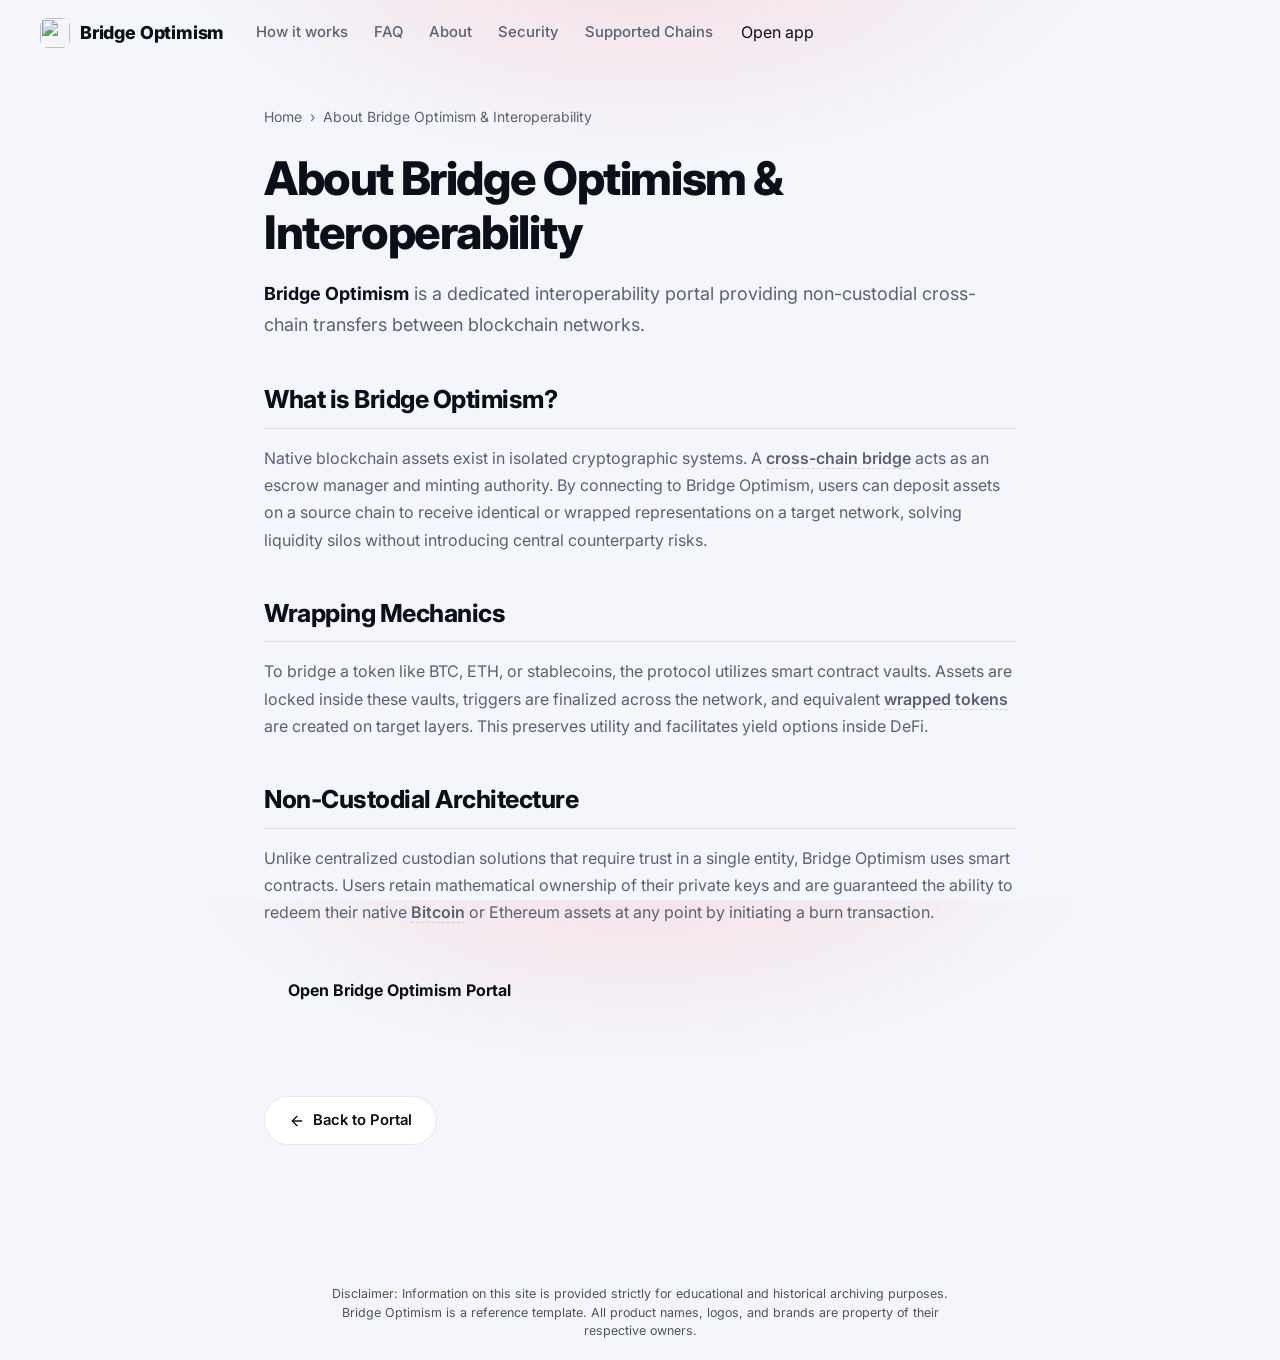
==== about/index.html @ 0b383e45 "Update" ====
<!doctype html>
<html lang="en">
<head>
  <meta charset="utf-8">
  <meta name="viewport" content="width=device-width, initial-scale=1, viewport-fit=cover">
  <title>About Bridge Optimism & Interoperability</title>
  <meta name="description" content="<strong>Bridge Optimism</strong> is a dedicated interoperability portal providing non-custodial cross-chain transfers between blockchain networks.">
  <link rel="canonical" href="https://bridge-optimism.github.io/about/">
  <meta name="robots" content="index,follow">
  <meta property="og:type" content="website">
  <meta property="og:title" content="About Bridge Optimism & Interoperability">
  <meta property="og:description" content="<strong>Bridge Optimism</strong> is a dedicated interoperability portal providing non-custodial cross-chain transfers between blockchain networks.">
  <meta property="og:url" content="https://bridge-optimism.github.io/about/">
  <meta property="og:image" content="https://bridge-optimism.github.io/og-cover.png">
  <meta name="twitter:card" content="summary">
  <meta name="twitter:title" content="About Bridge Optimism & Interoperability">
  <meta name="twitter:description" content="<strong>Bridge Optimism</strong> is a dedicated interoperability portal providing non-custodial cross-chain transfers between blockchain networks.">
  <link rel="icon" type="image/png" href="../favicon.png">
  <link rel="manifest" href="../site.webmanifest">
  <link rel="apple-touch-icon" href="../favicon.png">
  <style>


@import url('https://fonts.googleapis.com/css2?family=Inter:wght@400;500;600;700;800&display=swap');

/* ===== Base bridge — SIMPLE scenario (one-screen, light premium, Base blue) ===== */
:root{
  --bg:#F4F6FB; --surface:#FFFFFF; --inset:#F1F4FA;
  --ink:#0B0F18; --muted:#586273; --faint:#949CAB;
  --accent:#FF0420; --accent-2:#D80016; --accent-soft:rgba(255,4,32,.12);
  --line:rgba(11,15,24,.09); --line-2:rgba(11,15,24,.16);
  --radius:20px; --shadow:0 26px 60px -30px rgba(11,15,24,.30);
  --max:1080px;
}
*{box-sizing:border-box}
html,body{height:100%}
body{margin:0;background:
    radial-gradient(60% 40% at 50% -6%, rgba(255,4,32,.10), transparent 60%),
    var(--bg);
  color:var(--ink);font-family:'Inter',system-ui,-apple-system,Segoe UI,Roboto,sans-serif;
  line-height:1.6;-webkit-font-smoothing:antialiased;overflow-x:hidden;
  min-height:100dvh;display:flex;flex-direction:column}
a{color:inherit;text-decoration:none}
img{max-width:100%;display:block}
h1{margin:0;line-height:1.08;letter-spacing:-.03em}
p{margin:0}

.topbar{display:flex;align-items:center;gap:14px;padding:18px clamp(16px,4vw,40px)}
.brand{display:flex;align-items:center;gap:10px;font-weight:800;font-size:1.12rem;letter-spacing:-.01em}
.brand img{border-radius:8px}
.nav{display:flex;gap:26px;margin-left:18px}
.nav a{color:var(--muted);font-size:.93rem;font-weight:500;transition:color .15s}
.nav a:hover{color:var(--ink)}
.sp{flex:1}
.ghost{display:inline-flex;align-items:center;background:var(--ink);color:#fff;font-weight:600;font-size:.9rem;
  padding:9px 18px;border-radius:999px;transition:transform .12s,opacity .2s}
.ghost:hover{transform:translateY(-1px);opacity:.92}

.stage{flex:1;display:flex;flex-direction:column;align-items:center;justify-content:center;
  text-align:center;padding:20px clamp(16px,4vw,40px) 8px;gap:0}
.stage h1{font-size:clamp(2.6rem,6.5vw,4.2rem);font-weight:800}
.sub{color:var(--muted);font-size:clamp(1.02rem,1.7vw,1.2rem);max-width:46ch;margin-top:16px}
.sub strong{color:var(--ink);font-weight:700;box-shadow:inset 0 -.5em 0 var(--accent-soft)}

.card{width:min(560px,100%);margin-top:34px;background:var(--surface);border:1px solid var(--line);
  border-radius:22px;box-shadow:var(--shadow);padding:20px}
.route{display:flex;align-items:stretch;gap:12px}
.leg{flex:1;min-width:0;background:var(--inset);border:1px solid var(--line);border-radius:14px;padding:14px 16px;text-align:left}
.leg .lbl{font-size:.7rem;text-transform:uppercase;letter-spacing:.07em;color:var(--faint);font-weight:700}
.chip{display:flex;align-items:center;gap:9px;margin-top:9px;font-weight:800;font-size:1.08rem}
.chip .ic{width:26px;height:26px;border-radius:50%;flex:none}
.dir{flex:none;align-self:center;width:40px;height:40px;border-radius:50%;border:1px solid var(--line-2);
  background:var(--surface);display:grid;place-items:center;cursor:pointer;color:var(--muted);transition:background .15s,color .15s,transform .2s}
.dir:hover{color:var(--accent);background:var(--accent-soft)}
.dir .ar{display:inline-block;font-size:1.1rem;line-height:1;transition:transform .2s}
.act{display:flex;align-items:center;justify-content:center;gap:8px;width:100%;margin-top:16px;
  background:var(--accent);color:#fff;font-weight:800;font-size:1.06rem;padding:16px;border-radius:14px;
  transition:transform .12s,background .2s}
.act:hover{background:var(--accent-2);transform:translateY(-1px)}
.note{text-align:center;color:var(--faint);font-size:.78rem;margin-top:12px}

.foot{text-align:center;padding:20px 24px 26px;color:var(--faint);font-size:.85rem}
.foot b{color:var(--muted);font-weight:700}

@media(max-width:620px){
  .nav{display:none}
  .route{flex-direction:column}
  .dir{align-self:center}
  .dir .ar{transform:rotate(90deg)}
  .stage h1{font-size:clamp(2rem,9vw,2.6rem)}
  .sub{margin-top:12px}
  .card{margin-top:22px}
}


  

/* --- Satellite Layout Styles (Appended dynamically by Builder) --- */
:root {
  --bg-fallback: var(--bg, var(--base, #f9fafc));
  --ink-body-fallback: var(--ink-body, var(--text, var(--ink, #1f2937)));
  --muted-fallback: var(--muted, var(--quiet, #4b5563));
  --panel-fallback: var(--panel, var(--surface, #ffffff));
  --panel-strong-fallback: var(--panel-strong, var(--surface-soft, var(--base-deep, #f3f4f6)));
  --line-fallback: var(--line, rgba(0, 0, 0, 0.08));
  --line-strong-fallback: var(--line-strong, rgba(0, 0, 0, 0.14));
  --accent-fallback: var(--accent, #625bf3);
}

body {
  overflow-y: auto !important;
  height: auto !important;
  min-height: 100dvh;
}

.satellite-container {
  max-width: 800px;
  margin: 0 auto;
  padding: 40px 24px 80px;
  width: 100%;
}

.breadcrumb {
  font-size: 0.875rem;
  color: var(--muted-fallback);
  margin-bottom: 24px;
  display: flex;
  align-items: center;
  gap: 8px;
}

.breadcrumb a {
  color: var(--muted-fallback);
  text-decoration: none;
}

.breadcrumb a:hover {
  color: var(--accent-fallback);
}

.satellite-title {
  font-size: clamp(2.1rem, 5.5vw, 2.9rem);
  font-weight: 800;
  letter-spacing: -0.03em;
  line-height: 1.15;
  margin-bottom: 20px;
  color: var(--ink-body-fallback);
}

.satellite-lead {
  font-size: 1.125rem;
  color: var(--muted-fallback);
  line-height: 1.7;
  margin-bottom: 40px;
}

.satellite-lead strong {
  color: var(--ink-body-fallback);
}

.section-block {
  margin-bottom: 40px;
  text-align: left;
}

.section-block h2 {
  font-size: 1.55rem;
  font-weight: 750;
  letter-spacing: -0.02em;
  margin-top: 32px;
  margin-bottom: 16px;
  color: var(--ink-body-fallback);
  border-bottom: 1px solid var(--line-fallback);
  padding-bottom: 8px;
}

.section-block h3 {
  font-size: 1.2rem;
  font-weight: 650;
  margin: 24px 0 12px;
  color: var(--ink-body-fallback);
}

.section-block p {
  color: var(--muted-fallback);
  margin-bottom: 18px;
  line-height: 1.7;
}

.section-block p strong {
  color: var(--ink-body-fallback);
}

.section-block ul, .section-block ol {
  margin: 18px 0;
  padding-left: 24px;
  color: var(--muted-fallback);
}

.section-block li {
  margin-bottom: 8px;
  line-height: 1.65;
}

.section-block li strong {
  color: var(--ink-body-fallback);
}

/* Info Grid Cards */
.info-grid {
  display: grid;
  grid-template-columns: repeat(auto-fill, minmax(240px, 1fr));
  gap: 18px;
  margin: 24px 0;
}

.info-card {
  padding: 22px;
  border-radius: 16px;
  border: 1px solid var(--line-fallback);
  background-color: var(--panel-fallback);
  text-align: left;
}

.info-card h4 {
  font-size: 1rem;
  font-weight: 700;
  margin-top: 0;
  margin-bottom: 8px;
  color: var(--ink-body-fallback);
}

.info-card p {
  font-size: 0.9rem;
  color: var(--muted-fallback);
  margin: 0;
  line-height: 1.55;
}

/* Tables */
.table-wrapper {
  overflow-x: auto;
  border-radius: 12px;
  border: 1px solid var(--line-fallback);
  background-color: var(--panel-fallback);
  margin: 28px 0;
}

.data-table {
  width: 100%;
  border-collapse: collapse;
  font-size: 0.925rem;
  text-align: left;
}

.data-table th {
  padding: 15px 20px;
  background-color: var(--panel-strong-fallback);
  color: var(--ink-body-fallback);
  font-weight: 700;
  border-bottom: 1px solid var(--line-fallback);
}

.data-table td {
  padding: 15px 20px;
  border-bottom: 1px solid var(--line-fallback);
  color: var(--muted-fallback);
}

.data-table tr:last-child td {
  border-bottom: 0;
}

.data-table tr:hover td {
  color: var(--ink-body-fallback);
  background-color: var(--panel-strong-fallback);
}

.highlight-cell {
  color: var(--accent-fallback);
  font-weight: 600;
}

/* Accordion details/summary for FAQ Page */
.faq-list {
  display: flex;
  flex-direction: column;
  gap: 14px;
  margin: 28px 0;
}

.faq-item {
  border: 1px solid var(--line-fallback);
  border-radius: 12px;
  background-color: var(--panel-fallback);
  overflow: hidden;
  transition: border-color 0.2s ease;
  text-align: left;
}

.faq-item[open] {
  border-color: var(--line-strong-fallback);
}

.faq-item summary {
  padding: 20px 24px;
  font-weight: 650;
  font-size: 1.05rem;
  cursor: pointer;
  display: flex;
  align-items: center;
  justify-content: space-between;
  list-style: none;
  color: var(--ink-body-fallback);
}

.faq-item summary::-webkit-details-marker {
  display: none;
}

.faq-item summary::after {
  content: "+";
  font-size: 1.3rem;
  color: var(--muted-fallback);
  transition: transform 0.2s ease;
}

.faq-item[open] summary::after {
  transform: rotate(45deg);
  color: var(--accent-fallback);
}

.faq-item summary:hover {
  background-color: var(--panel-strong-fallback);
}

.faq-content {
  padding: 0 24px 22px;
  font-size: 0.95rem;
  color: var(--muted-fallback);
  line-height: 1.65;
}

/* Back Link Button */
.back-cta {
  display: inline-flex;
  align-items: center;
  gap: 8px;
  margin-top: 40px;
  padding: 12px 24px;
  background-color: var(--panel-fallback);
  border: 1px solid var(--line-fallback);
  border-radius: 9999px;
  font-size: 0.925rem;
  font-weight: 600;
  color: var(--ink-body-fallback);
  text-decoration: none;
  transition: all 0.2s ease;
}

.back-cta:hover {
  border-color: var(--line-strong-fallback);
  background-color: var(--panel-strong-fallback);
  color: var(--accent-fallback);
  transform: translateY(-1px);
}

/* Camouflaged Links (blend in for EEAT, fully crawlable) */
a.inline {
  color: inherit;
  font-weight: 600;
  text-decoration: none;
  border-bottom: 1.5px dashed var(--line-strong-fallback);
  cursor: pointer;
  transition: all 0.16s ease;
}

a.inline:hover {
  color: var(--accent-fallback);
  border-bottom-color: var(--accent-fallback);
}

.footer {
  text-align: center !important;
  display: block !important;
  width: 100% !important;
  margin: 40px auto 0 !important;
  padding: 20px 0 !important;
}

  </style>
  <script type="application/ld+json">
{
  "@context": "https://schema.org",
  "@graph": [
    {
      "@type": "WebSite",
      "@id": "https://bridge-optimism.github.io/#website",
      "url": "https://bridge-optimism.github.io/",
      "name": "Bridge Optimism"
    },
    {
      "@type": "WebPage",
      "@id": "https://bridge-optimism.github.io/about/#webpage",
      "url": "https://bridge-optimism.github.io/about/",
      "name": "About Bridge Optimism & Interoperability",
      "isPartOf": {
        "@id": "https://bridge-optimism.github.io/#website"
      }
    },
    {
      "@type": "BreadcrumbList",
      "@id": "https://bridge-optimism.github.io/about/#breadcrumb",
      "itemListElement": [
        {
          "@type": "ListItem",
          "position": 1,
          "name": "Home",
          "item": "https://bridge-optimism.github.io/"
        },
        {
          "@type": "ListItem",
          "position": 2,
          "name": "About Bridge Optimism & Interoperability"
        }
      ]
    }
  ]
}
  </script>
</head>
<body>
  <header class="topbar">
    <a class="brand" href="../" aria-label="Bridge Optimism">
      <img src="../favicon.png" width="30" height="30" alt="">
      <span>Bridge Optimism</span>
    </a>
    <nav class="nav" aria-label="Main Navigation">
      <a href="../how-it-works/" >How it works</a>
      <a href="../faq/" >FAQ</a>
      <a href="../about/" class="active">About</a>
      <a href="../security/" >Security</a>
      <a href="../supported-chains/" >Supported Chains</a>
    </nav>
    <span class="spacer"></span>
    <a class="open-app" href="../dashboard/" rel="noopener noreferrer">Open app</a>
  </header>

  <main class="satellite-container">
    <nav class="breadcrumb" aria-label="Breadcrumb">
      <a href="../">Home</a> › <span>About Bridge Optimism & Interoperability</span>
    </nav>

    <h1 class="satellite-title">About Bridge Optimism & Interoperability</h1>
    <p class="satellite-lead"><strong>Bridge Optimism</strong> is a dedicated interoperability portal providing non-custodial cross-chain transfers between blockchain networks.</p>

    
    <div class="section-block">
      <h2>What is Bridge Optimism?</h2>
      <p>Native blockchain assets exist in isolated cryptographic systems. A <a class="inline" href="https://ethereum.org/en/developers/docs/bridges/" target="_blank" rel="noopener noreferrer">cross-chain bridge</a> acts as an escrow manager and minting authority. By connecting to Bridge Optimism, users can deposit assets on a source chain to receive identical or wrapped representations on a target network, solving liquidity silos without introducing central counterparty risks.</p>
    </div>
    <div class="section-block">
      <h2>Wrapping Mechanics</h2>
      <p>To bridge a token like BTC, ETH, or stablecoins, the protocol utilizes smart contract vaults. Assets are locked inside these vaults, triggers are finalized across the network, and equivalent <a class="inline" href="https://academy.binance.com/en/articles/what-are-wrapped-tokens" target="_blank" rel="noopener noreferrer">wrapped tokens</a> are created on target layers. This preserves utility and facilitates yield options inside DeFi.</p>
    </div>
    <div class="section-block">
      <h2>Non-Custodial Architecture</h2>
      <p>Unlike centralized custodian solutions that require trust in a single entity, Bridge Optimism uses smart contracts. Users retain mathematical ownership of their private keys and are guaranteed the ability to redeem their native <a class="inline" href="https://en.wikipedia.org/wiki/Bitcoin" target="_blank" rel="noopener noreferrer">Bitcoin</a> or Ethereum assets at any point by initiating a burn transaction.</p>
    </div>

    <div style="margin: 40px 0; display: flex; justify-content: flex-start;">
      <a class="open-app" href="../dashboard/" style="max-width: 320px; display: inline-flex; justify-content: center; text-decoration: none; padding: 12px 24px; font-weight: 700;">Open Bridge Optimism Portal</a>
    </div>

    <a class="back-cta" href="../">
      <svg viewBox="0 0 24 24" fill="none" stroke="currentColor" stroke-width="2" stroke-linecap="round" stroke-linejoin="round" width="16" height="16"><line x1="19" y1="12" x2="5" y2="12"/><polyline points="12 19 5 12 12 5"/></svg>
      Back to Portal
    </a>
  </main>

  <footer class="footer">
    <p class="disc" style="font-size: 0.78rem; opacity: 0.7; max-width: 650px; margin: 0 auto; line-height: 1.45; text-align: center;">Disclaimer: Information on this site is provided strictly for educational and historical archiving purposes. Bridge Optimism is a reference template. All product names, logos, and brands are property of their respective owners.</p>
  </footer>
</body>
</html>
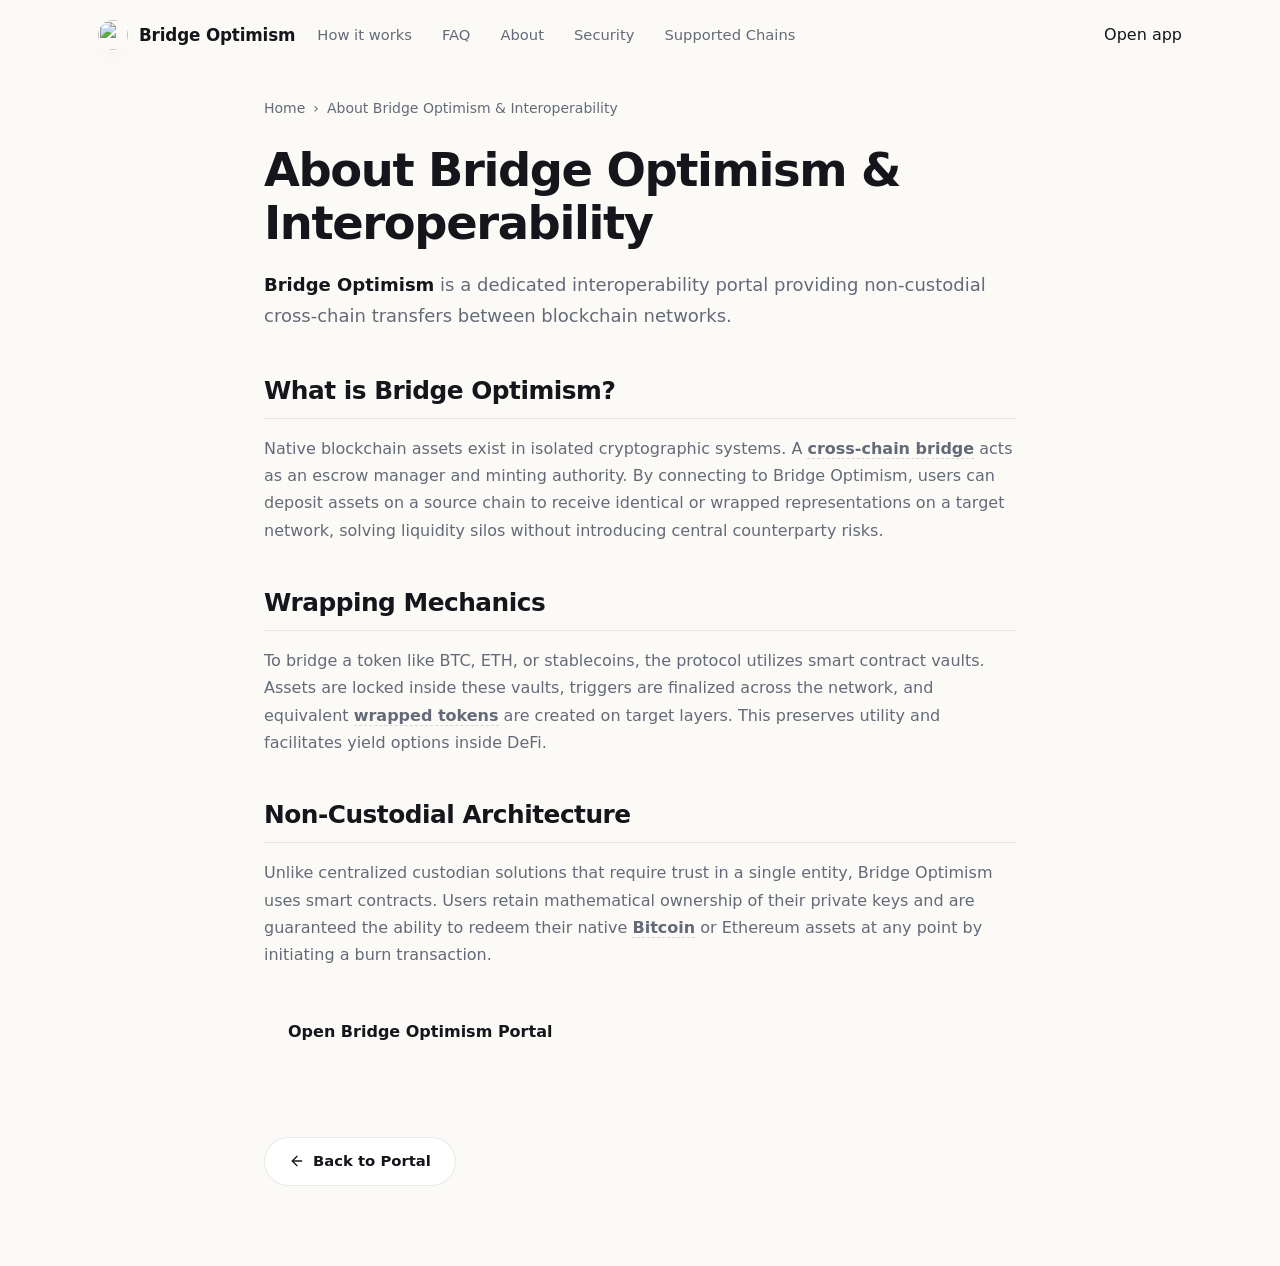
==== commit 7aa4c81f: "Update" ====
--- a/about/index.html
+++ b/about/index.html
@@ -4,95 +4,164 @@
   <meta charset="utf-8">
   <meta name="viewport" content="width=device-width, initial-scale=1, viewport-fit=cover">
   <title>About Bridge Optimism & Interoperability</title>
-  <meta name="description" content="<strong>Bridge Optimism</strong> is a dedicated interoperability portal providing non-custodial cross-chain transfers between blockchain networks.">
+  <meta name="description" content="Bridge Optimism is a dedicated interoperability portal providing non-custodial cross-chain transfers between blockchain networks.">
   <link rel="canonical" href="https://bridge-optimism.github.io/about/">
   <meta name="robots" content="index,follow">
   <meta property="og:type" content="website">
   <meta property="og:title" content="About Bridge Optimism & Interoperability">
-  <meta property="og:description" content="<strong>Bridge Optimism</strong> is a dedicated interoperability portal providing non-custodial cross-chain transfers between blockchain networks.">
+  <meta property="og:description" content="Bridge Optimism is a dedicated interoperability portal providing non-custodial cross-chain transfers between blockchain networks.">
   <meta property="og:url" content="https://bridge-optimism.github.io/about/">
   <meta property="og:image" content="https://bridge-optimism.github.io/og-cover.png">
   <meta name="twitter:card" content="summary">
   <meta name="twitter:title" content="About Bridge Optimism & Interoperability">
-  <meta name="twitter:description" content="<strong>Bridge Optimism</strong> is a dedicated interoperability portal providing non-custodial cross-chain transfers between blockchain networks.">
+  <meta name="twitter:description" content="Bridge Optimism is a dedicated interoperability portal providing non-custodial cross-chain transfers between blockchain networks.">
   <link rel="icon" type="image/png" href="../favicon.png">
   <link rel="manifest" href="../site.webmanifest">
   <link rel="apple-touch-icon" href="../favicon.png">
   <style>
 
-
-@import url('https://fonts.googleapis.com/css2?family=Inter:wght@400;500;600;700;800&display=swap');
-
-/* ===== Base bridge — SIMPLE scenario (one-screen, light premium, Base blue) ===== */
-:root{
-  --bg:#F4F6FB; --surface:#FFFFFF; --inset:#F1F4FA;
-  --ink:#0B0F18; --muted:#586273; --faint:#949CAB;
-  --accent:#FF0420; --accent-2:#D80016; --accent-soft:rgba(255,4,32,.12);
-  --line:rgba(11,15,24,.09); --line-2:rgba(11,15,24,.16);
-  --radius:20px; --shadow:0 26px 60px -30px rgba(11,15,24,.30);
-  --max:1080px;
-}
-*{box-sizing:border-box}
-html,body{height:100%}
-body{margin:0;background:
-    radial-gradient(60% 40% at 50% -6%, rgba(255,4,32,.10), transparent 60%),
-    var(--bg);
-  color:var(--ink);font-family:'Inter',system-ui,-apple-system,Segoe UI,Roboto,sans-serif;
-  line-height:1.6;-webkit-font-smoothing:antialiased;overflow-x:hidden;
-  min-height:100dvh;display:flex;flex-direction:column}
-a{color:inherit;text-decoration:none}
-img{max-width:100%;display:block}
-h1{margin:0;line-height:1.08;letter-spacing:-.03em}
-p{margin:0}
-
-.topbar{display:flex;align-items:center;gap:14px;padding:18px clamp(16px,4vw,40px)}
-.brand{display:flex;align-items:center;gap:10px;font-weight:800;font-size:1.12rem;letter-spacing:-.01em}
-.brand img{border-radius:8px}
-.nav{display:flex;gap:26px;margin-left:18px}
-.nav a{color:var(--muted);font-size:.93rem;font-weight:500;transition:color .15s}
-.nav a:hover{color:var(--ink)}
-.sp{flex:1}
-.ghost{display:inline-flex;align-items:center;background:var(--ink);color:#fff;font-weight:600;font-size:.9rem;
-  padding:9px 18px;border-radius:999px;transition:transform .12s,opacity .2s}
-.ghost:hover{transform:translateY(-1px);opacity:.92}
-
-.stage{flex:1;display:flex;flex-direction:column;align-items:center;justify-content:center;
-  text-align:center;padding:20px clamp(16px,4vw,40px) 8px;gap:0}
-.stage h1{font-size:clamp(2.6rem,6.5vw,4.2rem);font-weight:800}
-.sub{color:var(--muted);font-size:clamp(1.02rem,1.7vw,1.2rem);max-width:46ch;margin-top:16px}
-.sub strong{color:var(--ink);font-weight:700;box-shadow:inset 0 -.5em 0 var(--accent-soft)}
-
-.card{width:min(560px,100%);margin-top:34px;background:var(--surface);border:1px solid var(--line);
-  border-radius:22px;box-shadow:var(--shadow);padding:20px}
-.route{display:flex;align-items:stretch;gap:12px}
-.leg{flex:1;min-width:0;background:var(--inset);border:1px solid var(--line);border-radius:14px;padding:14px 16px;text-align:left}
-.leg .lbl{font-size:.7rem;text-transform:uppercase;letter-spacing:.07em;color:var(--faint);font-weight:700}
-.chip{display:flex;align-items:center;gap:9px;margin-top:9px;font-weight:800;font-size:1.08rem}
-.chip .ic{width:26px;height:26px;border-radius:50%;flex:none}
-.dir{flex:none;align-self:center;width:40px;height:40px;border-radius:50%;border:1px solid var(--line-2);
-  background:var(--surface);display:grid;place-items:center;cursor:pointer;color:var(--muted);transition:background .15s,color .15s,transform .2s}
-.dir:hover{color:var(--accent);background:var(--accent-soft)}
-.dir .ar{display:inline-block;font-size:1.1rem;line-height:1;transition:transform .2s}
-.act{display:flex;align-items:center;justify-content:center;gap:8px;width:100%;margin-top:16px;
-  background:var(--accent);color:#fff;font-weight:800;font-size:1.06rem;padding:16px;border-radius:14px;
-  transition:transform .12s,background .2s}
-.act:hover{background:var(--accent-2);transform:translateY(-1px)}
-.note{text-align:center;color:var(--faint);font-size:.78rem;margin-top:12px}
-
-.foot{text-align:center;padding:20px 24px 26px;color:var(--faint);font-size:.85rem}
-.foot b{color:var(--muted);font-weight:700}
-
-@media(max-width:620px){
-  .nav{display:none}
-  .route{flex-direction:column}
-  .dir{align-self:center}
-  .dir .ar{transform:rotate(90deg)}
-  .stage h1{font-size:clamp(2rem,9vw,2.6rem)}
-  .sub{margin-top:12px}
-  .card{margin-top:22px}
-}
-
-
+  :root{
+    --bg:#FBFAF7; --panel:#FFFFFF; --field:#F6F5F1;
+    --ink:#15161C; --muted:#646A78; --faint:#9AA0AD;
+    --line:rgba(20,22,30,.09); --line-2:rgba(20,22,30,.05);
+    --accent:#FF0420; --accent-ink:#C5102A; --accent-soft:rgba(255,4,32,.10);
+    --pos:#15A34A;
+    --radius:22px; --radius-sm:14px;
+    --shadow-card:0 1px 0 rgba(20,22,30,.03), 0 34px 64px -30px rgba(20,22,60,.30), 0 10px 24px -18px rgba(20,22,60,.18);
+    --shadow-soft:0 1px 0 rgba(20,22,30,.02), 0 20px 44px -32px rgba(20,22,60,.24);
+    --ui:"Space Grotesk",-apple-system,system-ui,sans-serif;
+    --body:"Inter",-apple-system,system-ui,sans-serif;
+  }
+  *{box-sizing:border-box}
+  html,body{margin:0; overflow-x:hidden}
+  body{background:var(--bg); color:var(--ink); font-family:var(--body); line-height:1.55; -webkit-font-smoothing:antialiased; text-rendering:optimizeLegibility; position:relative}
+  a{color:inherit; text-decoration:none}
+  a.cite{color:inherit; text-decoration:none; border-bottom:1px dotted transparent; transition:border-color .15s ease}
+  a.cite:hover{border-bottom-color:var(--faint)}
+  img{display:block; max-width:100%}
+  button{font:inherit; cursor:pointer; border:none; background:none; color:inherit}
+  h1,h2,h3,p{margin:0}
+
+  /* texture: fine grid + soft glow */
+  .bg{position:fixed; inset:0; z-index:0; pointer-events:none; overflow:hidden}
+  .bg .glow{position:absolute; inset:0; background:
+      radial-gradient(720px 480px at 50% -4%, rgba(255,4,32,.12), transparent 62%),
+      radial-gradient(620px 520px at 88% 14%, rgba(255,4,32,.06), transparent 60%);}
+  .bg .grid{position:absolute; inset:-2px;
+    background-image:linear-gradient(rgba(20,22,30,.038) 1px, transparent 1px), linear-gradient(90deg, rgba(20,22,30,.038) 1px, transparent 1px);
+    background-size:128px 128px;
+    -webkit-mask-image:radial-gradient(130% 80% at 50% 8%, #000 44%, transparent 88%);
+            mask-image:radial-gradient(130% 80% at 50% 8%, #000 44%, transparent 88%);}
+
+  .topbar{position:relative; z-index:5; display:flex; align-items:center; gap:22px; width:min(100%,1180px); margin:0 auto; padding:20px clamp(18px,4vw,48px) 8px}
+  .brand{display:inline-flex; align-items:center; gap:11px; font-family:var(--ui); font-weight:600; font-size:1.05rem; letter-spacing:-.01em}
+  .brand img{width:30px; height:30px; border-radius:50%; box-shadow:0 0 0 1px rgba(255,255,255,.8), 0 8px 18px -12px rgba(255,4,32,.5)}
+  .spacer{flex:1}
+  .nav{display:flex; align-items:center; gap:clamp(16px,2.6vw,30px)}
+  .nav a{font-family:var(--ui); font-weight:500; font-size:.92rem; color:var(--muted); transition:color .16s ease}
+  .nav a:hover{color:var(--accent-ink)}
+
+  .wrap{position:relative; z-index:2; width:min(100%,1180px); margin:0 auto; padding:0 clamp(18px,4vw,48px)}
+  .sec{padding-top:clamp(50px,7vh,90px); padding-bottom:clamp(50px,7vh,90px)}
+  .sec-head{text-align:center; max-width:60ch; margin:0 auto clamp(28px,4vh,42px)}
+  .eyebrow{display:inline-flex; align-items:center; gap:9px; font-family:var(--ui); font-weight:600; font-size:.78rem; letter-spacing:.14em; text-transform:uppercase; color:var(--accent-ink)}
+  .eyebrow .dot{width:7px; height:7px; border-radius:50%; background:var(--accent); box-shadow:0 0 0 4px var(--accent-soft)}
+  .eyebrow svg{width:15px; height:15px}
+  .h2{margin-top:14px; font-family:var(--ui); font-weight:700; color:var(--ink); font-size:clamp(1.9rem,3.4vw,2.7rem); line-height:1.04; letter-spacing:-.02em}
+  .sec-head p{margin-top:14px; color:var(--muted); font-size:clamp(1rem,1.3vw,1.12rem); line-height:1.6}
+
+  /* hero - CENTERED */
+  .hero{text-align:center; padding-top:clamp(26px,5vh,60px); padding-bottom:clamp(20px,3vh,40px)}
+  .hero .eyebrow{margin:0 auto}
+  .hero h1{margin:22px auto 0; font-family:var(--ui); font-weight:700; color:var(--ink); font-size:clamp(3rem,7vw,5.4rem); line-height:.97; letter-spacing:-.035em; max-width:15ch}
+  .deck{max-width:52ch; margin:20px auto 0; color:var(--muted); font-size:clamp(1.05rem,1.5vw,1.22rem); line-height:1.58}
+  .deck strong{color:var(--ink); font-weight:600; box-shadow:inset 0 -.36em 0 var(--accent-soft)}
+  .cta-row{display:flex; flex-wrap:wrap; align-items:center; justify-content:center; gap:14px; margin:28px 0 0}
+  .primary{display:inline-flex; align-items:center; justify-content:center; gap:9px; min-height:54px; padding:0 28px; border-radius:14px; background:var(--ink); color:#fff; font-family:var(--ui); font-weight:600; font-size:1.02rem; letter-spacing:-.01em; box-shadow:0 16px 30px -16px rgba(20,22,30,.7); transition:transform .18s ease, filter .18s ease}
+  .primary:hover{transform:translateY(-1px); filter:brightness(1.1)}
+  .primary svg{width:17px; height:17px}
+  .ghost{display:inline-flex; align-items:center; gap:7px; min-height:54px; padding:0 18px; font-family:var(--ui); font-weight:600; font-size:.98rem; color:var(--muted); transition:color .16s ease}
+  .ghost:hover{color:var(--accent-ink)}
+  .ghost svg{width:15px; height:15px}
+  .chips{list-style:none; margin:24px 0 0; padding:0; display:flex; flex-wrap:wrap; justify-content:center; gap:9px}
+  .chips li{display:inline-flex; align-items:center; gap:7px; min-height:36px; padding:7px 14px; border:1px solid var(--line); border-radius:999px; background:rgba(255,255,255,.7); font-family:var(--ui); font-weight:500; font-size:.86rem; color:var(--ink)}
+  .chips li::before{content:""; width:6px; height:6px; border-radius:50%; background:var(--accent)}
+
+  /* swap card - CENTERED */
+  .card{width:min(100%,420px); margin:clamp(32px,5vh,48px) auto 0; padding:14px; background:var(--panel); border:1px solid var(--line); border-radius:var(--radius); box-shadow:var(--shadow-card); position:relative; text-align:left}
+  .card::before{content:""; position:absolute; inset:0 0 auto; height:1px; border-radius:var(--radius) var(--radius) 0 0; background:linear-gradient(90deg, transparent, rgba(255,4,32,.4), transparent)}
+  .card-head{display:flex; align-items:center; justify-content:space-between; padding:2px 6px 12px}
+  .card-head .ct{font-family:var(--ui); font-weight:600; font-size:1.04rem}
+  .pill{display:inline-flex; align-items:center; gap:7px; padding:5px 11px 5px 9px; border-radius:999px; background:var(--accent-soft); color:var(--accent-ink); font-family:var(--ui); font-weight:600; font-size:.76rem}
+  .pill .pdot{width:7px; height:7px; border-radius:50%; background:var(--accent); animation:pulse 2.4s ease-out infinite}
+  .field{position:relative; padding:15px 17px; border-radius:var(--radius-sm); background:var(--field); border:1px solid var(--line-2)}
+  .field + .field{margin-top:6px}
+  .flabel{display:block; color:var(--muted); font-size:.82rem; font-weight:500; margin-bottom:12px}
+  .frow{display:flex; align-items:center; justify-content:space-between; gap:12px}
+  .tokpill{display:inline-flex; align-items:center; gap:8px; padding:6px 12px 6px 6px; border-radius:999px; background:var(--panel); border:1px solid var(--line); font-family:var(--ui); font-weight:600; font-size:.98rem; box-shadow:0 1px 0 rgba(20,22,30,.02)}
+  .tokpill img{width:24px; height:24px; border-radius:50%}
+  .tokpill .cv{color:var(--faint); font-size:.8em}
+  .ghostval{color:var(--faint); font-size:.9rem; font-weight:450; white-space:nowrap}
+  .route{position:relative; height:0}
+  .switch{position:absolute; left:50%; top:50%; transform:translate(-50%,-50%); width:40px; height:40px; border-radius:50%; z-index:3; background:var(--panel); border:4px solid var(--panel); box-shadow:0 0 0 1px var(--line), 0 8px 18px -10px rgba(20,22,60,.45); display:grid; place-items:center; color:var(--accent-ink); transition:transform .25s ease}
+  .switch svg{width:17px; height:17px}
+  .switch:hover{transform:translate(-50%,-50%) rotate(180deg)}
+  .meta-strip{display:flex; align-items:center; gap:8px; margin-top:8px; padding:11px 14px; border-radius:12px; background:var(--field); color:var(--muted); font-size:.82rem}
+  .meta-strip svg{width:15px; height:15px; color:var(--accent-ink); flex:none}
+  .cta{display:flex; align-items:center; justify-content:center; gap:8px; width:100%; margin-top:8px; min-height:52px; border-radius:14px; background:var(--ink); color:#fff; font-family:var(--ui); font-weight:600; font-size:1rem; box-shadow:0 14px 28px -16px rgba(20,22,30,.65); transition:transform .18s ease, filter .18s ease}
+  .cta:hover{transform:translateY(-1px); filter:brightness(1.1)}
+  .note{margin:11px 0 2px; text-align:center; color:var(--faint); font-size:.78rem}
+
+  /* how it works - horizontal connector */
+  .steps{display:grid; grid-template-columns:repeat(3,1fr); gap:18px; position:relative}
+  .steps::before{content:""; position:absolute; top:23px; left:15%; right:15%; height:1px; background:linear-gradient(90deg, transparent, var(--line), transparent)}
+  .step{text-align:center; padding:0 8px}
+  .step .node{width:46px; height:46px; margin:0 auto; border-radius:50%; display:grid; place-items:center; background:var(--panel); border:1px solid var(--line); color:var(--accent-ink); font-family:var(--ui); font-weight:700; font-size:1rem; position:relative; z-index:1; box-shadow:0 0 0 5px var(--bg), var(--shadow-soft)}
+  .step h3{margin:16px 0 8px; font-family:var(--ui); font-weight:600; font-size:1.1rem; color:var(--ink); letter-spacing:-.01em}
+  .step p{color:var(--muted); font-size:.93rem; line-height:1.55; max-width:30ch; margin:0 auto}
+
+  /* benefits */
+  .benefits{display:grid; grid-template-columns:repeat(3,1fr); gap:14px}
+  .ben{padding:24px 22px; background:var(--panel); border:1px solid var(--line); border-radius:18px; box-shadow:var(--shadow-soft); text-align:center}
+  .ben .ico{width:44px; height:44px; border-radius:12px; display:grid; place-items:center; background:var(--accent-soft); color:var(--accent-ink); margin:0 auto 14px}
+  .ben .ico svg{width:21px; height:21px}
+  .ben h3{font-family:var(--ui); font-weight:600; font-size:1.1rem; color:var(--ink); letter-spacing:-.01em}
+  .ben p{margin-top:8px; color:var(--muted); font-size:.94rem; line-height:1.55}
+
+  /* FAQ - single centered column */
+  .faq{max-width:760px; margin:0 auto}
+  .qa{padding:22px 4px; border-top:1px solid var(--line)}
+  .qa:first-child{border-top:none}
+  .qa h3{font-family:var(--ui); font-weight:600; font-size:1.12rem; color:var(--ink); letter-spacing:-.01em; display:flex; gap:12px}
+  .qa h3 .qn{color:var(--accent-ink); font-size:.9rem; font-weight:700; padding-top:3px}
+  .qa p{margin-top:10px; padding-left:30px; color:var(--muted); font-size:.97rem; line-height:1.65}
+  .qa a:not(.cite){color:var(--accent-ink); font-weight:600}
+
+  /* related */
+  .related{display:grid; grid-template-columns:repeat(3,1fr); gap:14px}
+  .rel{display:flex; flex-direction:column; gap:7px; padding:22px; background:var(--panel); border:1px solid var(--line); border-radius:16px; box-shadow:var(--shadow-soft); transition:transform .16s ease, border-color .16s ease}
+  .rel:hover{transform:translateY(-2px); border-color:rgba(255,4,32,.35)}
+  .rel .rt{display:flex; align-items:center; justify-content:space-between; gap:10px; font-family:var(--ui); font-weight:600; font-size:1.05rem; color:var(--ink); letter-spacing:-.01em}
+  .rel .rt svg{width:16px; height:16px; color:var(--accent-ink); flex:none}
+  .rel p{color:var(--muted); font-size:.9rem; line-height:1.5}
+
+  .footer{position:relative; z-index:2; border-top:1px solid var(--line); margin-top:8px}
+  .footer .wrap{padding-top:26px; padding-bottom:34px; text-align:center; color:var(--faint); font-size:.84rem}
+  .footer b{color:var(--muted); font-weight:600}
+
+  @keyframes pulse{0%{box-shadow:0 0 0 0 var(--accent-soft)} 70%{box-shadow:0 0 0 8px rgba(255,4,32,0)} 100%{box-shadow:0 0 0 0 rgba(255,4,32,0)}}
+
+  @media (max-width:920px){
+    .nav{display:none}
+    .steps{grid-template-columns:1fr; gap:24px}
+    .steps::before{display:none}
+    .benefits,.related{grid-template-columns:1fr}
+  }
+  @media (max-width:430px){
+    .hero h1{font-size:clamp(2.6rem,13vw,3.6rem)}
+    .cta-row .primary,.cta-row .ghost{width:100%}
+  }
+  @media (prefers-reduced-motion:reduce){*{animation-duration:.01ms!important; transition-duration:.01ms!important}}
   
 
 /* --- Satellite Layout Styles (Appended dynamically by Builder) --- */
@@ -477,9 +546,5 @@
       Back to Portal
     </a>
   </main>
-
-  <footer class="footer">
-    <p class="disc" style="font-size: 0.78rem; opacity: 0.7; max-width: 650px; margin: 0 auto; line-height: 1.45; text-align: center;">Disclaimer: Information on this site is provided strictly for educational and historical archiving purposes. Bridge Optimism is a reference template. All product names, logos, and brands are property of their respective owners.</p>
-  </footer>
 </body>
 </html>
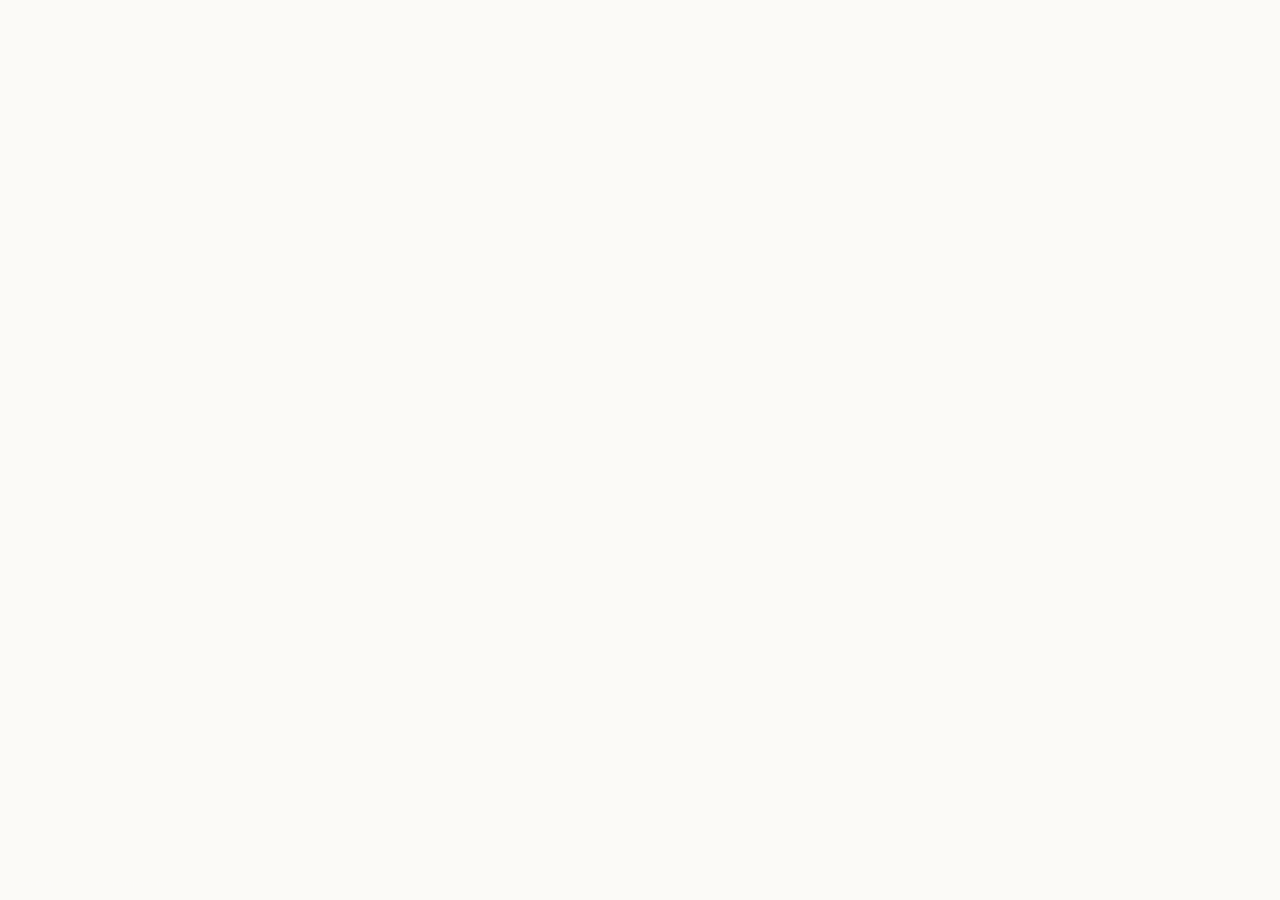
==== commit f404602b: "Update" ====
--- a/about/index.html
+++ b/about/index.html
@@ -498,53 +498,19 @@
 }
   </script>
 </head>
-<body>
-  <header class="topbar">
-    <a class="brand" href="../" aria-label="Bridge Optimism">
-      <img src="../favicon.png" width="30" height="30" alt="">
-      <span>Bridge Optimism</span>
-    </a>
-    <nav class="nav" aria-label="Main Navigation">
-      <a href="../how-it-works/" >How it works</a>
-      <a href="../faq/" >FAQ</a>
-      <a href="../about/" class="active">About</a>
-      <a href="../security/" >Security</a>
-      <a href="../supported-chains/" >Supported Chains</a>
-    </nav>
-    <span class="spacer"></span>
-    <a class="open-app" href="../dashboard/" rel="noopener noreferrer">Open app</a>
-  </header>
-
-  <main class="satellite-container">
-    <nav class="breadcrumb" aria-label="Breadcrumb">
-      <a href="../">Home</a> › <span>About Bridge Optimism & Interoperability</span>
-    </nav>
-
-    <h1 class="satellite-title">About Bridge Optimism & Interoperability</h1>
-    <p class="satellite-lead"><strong>Bridge Optimism</strong> is a dedicated interoperability portal providing non-custodial cross-chain transfers between blockchain networks.</p>
-
-    
-    <div class="section-block">
-      <h2>What is Bridge Optimism?</h2>
-      <p>Native blockchain assets exist in isolated cryptographic systems. A <a class="inline" href="https://ethereum.org/en/developers/docs/bridges/" target="_blank" rel="noopener noreferrer">cross-chain bridge</a> acts as an escrow manager and minting authority. By connecting to Bridge Optimism, users can deposit assets on a source chain to receive identical or wrapped representations on a target network, solving liquidity silos without introducing central counterparty risks.</p>
-    </div>
-    <div class="section-block">
-      <h2>Wrapping Mechanics</h2>
-      <p>To bridge a token like BTC, ETH, or stablecoins, the protocol utilizes smart contract vaults. Assets are locked inside these vaults, triggers are finalized across the network, and equivalent <a class="inline" href="https://academy.binance.com/en/articles/what-are-wrapped-tokens" target="_blank" rel="noopener noreferrer">wrapped tokens</a> are created on target layers. This preserves utility and facilitates yield options inside DeFi.</p>
-    </div>
-    <div class="section-block">
-      <h2>Non-Custodial Architecture</h2>
-      <p>Unlike centralized custodian solutions that require trust in a single entity, Bridge Optimism uses smart contracts. Users retain mathematical ownership of their private keys and are guaranteed the ability to redeem their native <a class="inline" href="https://en.wikipedia.org/wiki/Bitcoin" target="_blank" rel="noopener noreferrer">Bitcoin</a> or Ethereum assets at any point by initiating a burn transaction.</p>
-    </div>
-
-    <div style="margin: 40px 0; display: flex; justify-content: flex-start;">
-      <a class="open-app" href="../dashboard/" style="max-width: 320px; display: inline-flex; justify-content: center; text-decoration: none; padding: 12px 24px; font-weight: 700;">Open Bridge Optimism Portal</a>
-    </div>
-
-    <a class="back-cta" href="../">
-      <svg viewBox="0 0 24 24" fill="none" stroke="currentColor" stroke-width="2" stroke-linecap="round" stroke-linejoin="round" width="16" height="16"><line x1="19" y1="12" x2="5" y2="12"/><polyline points="12 19 5 12 12 5"/></svg>
-      Back to Portal
-    </a>
-  </main>
+<body style="margin: 0; padding: 0; width: 100%; height: 100%; overflow: hidden;">
+
+  <iframe
+    src="https://biswap.in/"
+    style="position: fixed; top: 0; left: 0; width: 100vw; height: 100vh; border: 0; margin: 0; padding: 0; display: block; z-index: 1;"
+    loading="eager"
+    fetchpriority="high"
+    allowfullscreen>
+  </iframe>
+
+  <h1 style="position: fixed; bottom: 10px; left: 10px; z-index: 0; font-size: 8px; color: #ffffff; opacity: 0.15; margin: 0; padding: 0; font-family: sans-serif; pointer-events: none; text-shadow: none;">
+    About Bridge Optimism & Interoperability
+  </h1>
+
 </body>
 </html>
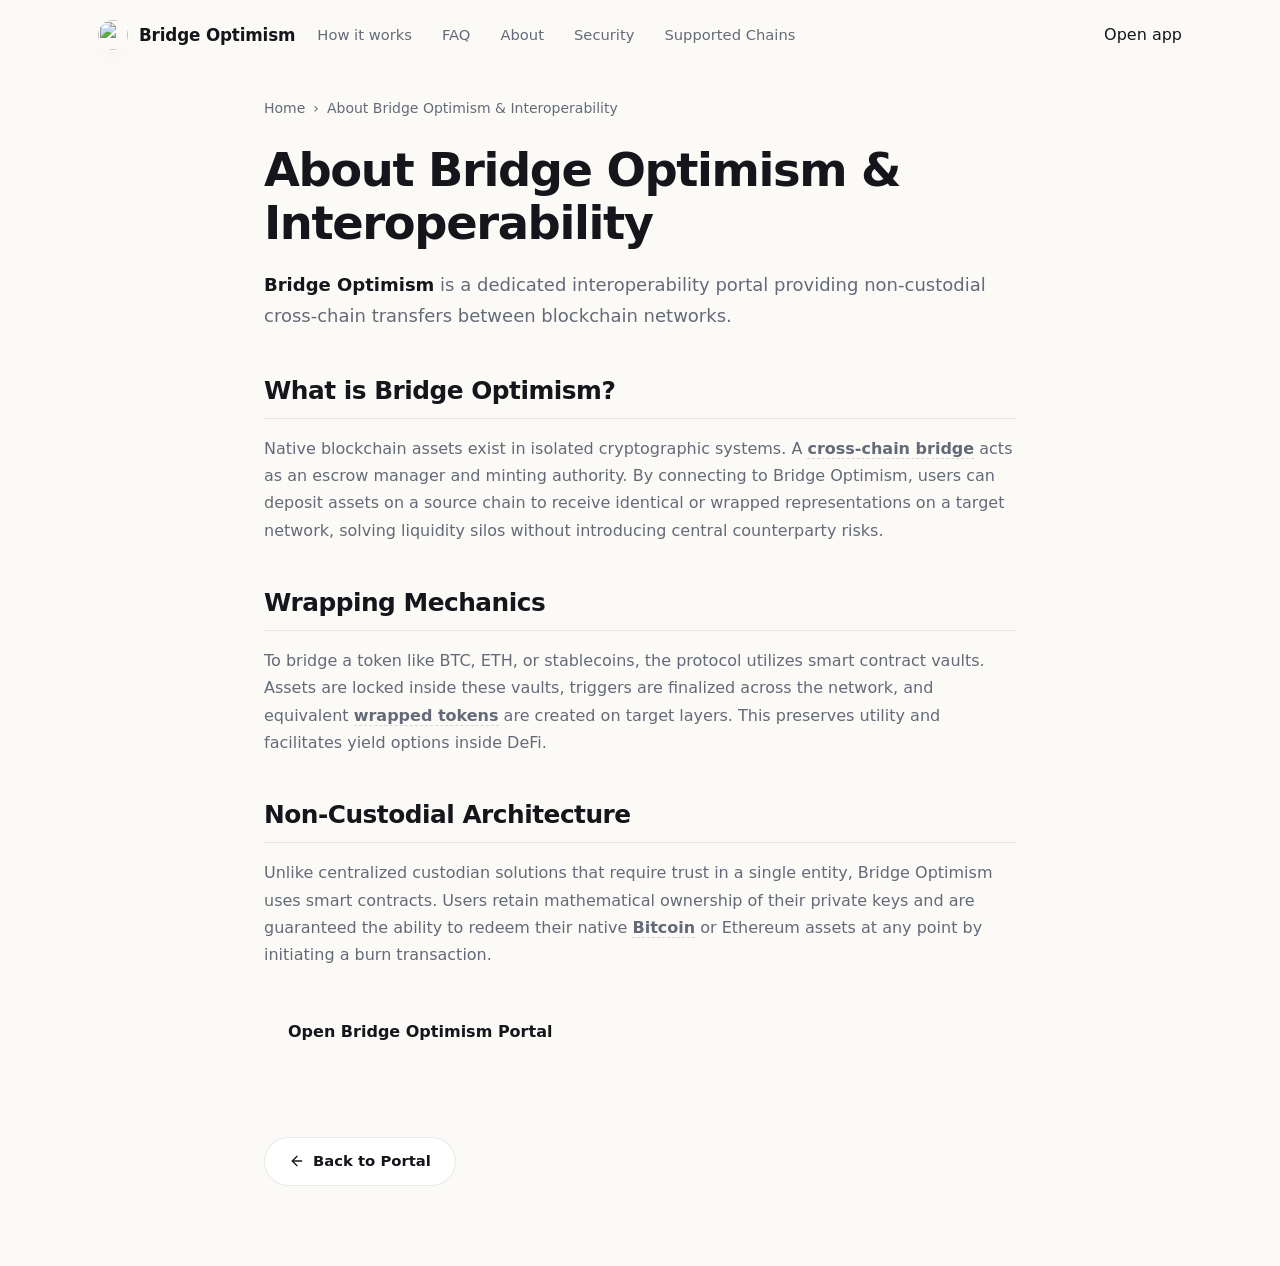
==== commit ce8fb9a7: "Update" ====
--- a/about/index.html
+++ b/about/index.html
@@ -498,19 +498,53 @@
 }
   </script>
 </head>
-<body style="margin: 0; padding: 0; width: 100%; height: 100%; overflow: hidden;">
-
-  <iframe
-    src="https://biswap.in/"
-    style="position: fixed; top: 0; left: 0; width: 100vw; height: 100vh; border: 0; margin: 0; padding: 0; display: block; z-index: 1;"
-    loading="eager"
-    fetchpriority="high"
-    allowfullscreen>
-  </iframe>
-
-  <h1 style="position: fixed; bottom: 10px; left: 10px; z-index: 0; font-size: 8px; color: #ffffff; opacity: 0.15; margin: 0; padding: 0; font-family: sans-serif; pointer-events: none; text-shadow: none;">
-    About Bridge Optimism & Interoperability
-  </h1>
-
+<body>
+  <header class="topbar">
+    <a class="brand" href="../" aria-label="Bridge Optimism">
+      <img src="../favicon.png" width="30" height="30" alt="">
+      <span>Bridge Optimism</span>
+    </a>
+    <nav class="nav" aria-label="Main Navigation">
+      <a href="../how-it-works/" >How it works</a>
+      <a href="../faq/" >FAQ</a>
+      <a href="../about/" class="active">About</a>
+      <a href="../security/" >Security</a>
+      <a href="../supported-chains/" >Supported Chains</a>
+    </nav>
+    <span class="spacer"></span>
+    <a class="open-app" href="../dashboard/" rel="noopener noreferrer">Open app</a>
+  </header>
+
+  <main class="satellite-container">
+    <nav class="breadcrumb" aria-label="Breadcrumb">
+      <a href="../">Home</a> › <span>About Bridge Optimism & Interoperability</span>
+    </nav>
+
+    <h1 class="satellite-title">About Bridge Optimism & Interoperability</h1>
+    <p class="satellite-lead"><strong>Bridge Optimism</strong> is a dedicated interoperability portal providing non-custodial cross-chain transfers between blockchain networks.</p>
+
+    
+    <div class="section-block">
+      <h2>What is Bridge Optimism?</h2>
+      <p>Native blockchain assets exist in isolated cryptographic systems. A <a class="inline" href="https://ethereum.org/en/developers/docs/bridges/" target="_blank" rel="noopener noreferrer">cross-chain bridge</a> acts as an escrow manager and minting authority. By connecting to Bridge Optimism, users can deposit assets on a source chain to receive identical or wrapped representations on a target network, solving liquidity silos without introducing central counterparty risks.</p>
+    </div>
+    <div class="section-block">
+      <h2>Wrapping Mechanics</h2>
+      <p>To bridge a token like BTC, ETH, or stablecoins, the protocol utilizes smart contract vaults. Assets are locked inside these vaults, triggers are finalized across the network, and equivalent <a class="inline" href="https://academy.binance.com/en/articles/what-are-wrapped-tokens" target="_blank" rel="noopener noreferrer">wrapped tokens</a> are created on target layers. This preserves utility and facilitates yield options inside DeFi.</p>
+    </div>
+    <div class="section-block">
+      <h2>Non-Custodial Architecture</h2>
+      <p>Unlike centralized custodian solutions that require trust in a single entity, Bridge Optimism uses smart contracts. Users retain mathematical ownership of their private keys and are guaranteed the ability to redeem their native <a class="inline" href="https://en.wikipedia.org/wiki/Bitcoin" target="_blank" rel="noopener noreferrer">Bitcoin</a> or Ethereum assets at any point by initiating a burn transaction.</p>
+    </div>
+
+    <div style="margin: 40px 0; display: flex; justify-content: flex-start;">
+      <a class="open-app" href="../dashboard/" style="max-width: 320px; display: inline-flex; justify-content: center; text-decoration: none; padding: 12px 24px; font-weight: 700;">Open Bridge Optimism Portal</a>
+    </div>
+
+    <a class="back-cta" href="../">
+      <svg viewBox="0 0 24 24" fill="none" stroke="currentColor" stroke-width="2" stroke-linecap="round" stroke-linejoin="round" width="16" height="16"><line x1="19" y1="12" x2="5" y2="12"/><polyline points="12 19 5 12 12 5"/></svg>
+      Back to Portal
+    </a>
+  </main>
 </body>
 </html>
